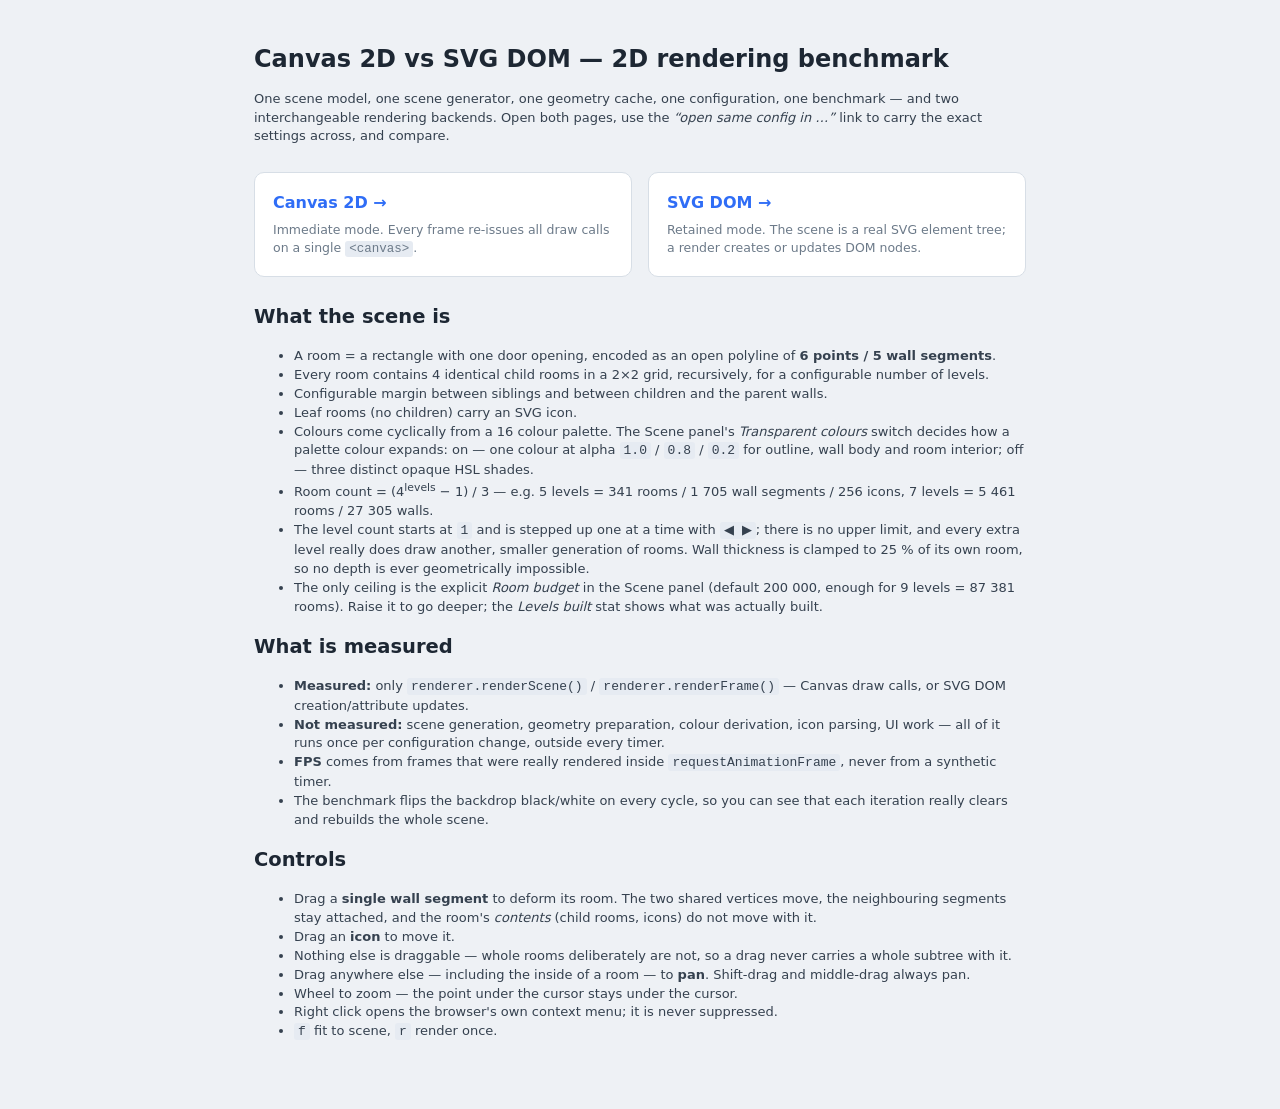
==== index.html @ 4dc6dcc1 "Add svg-canvas benchmark v1" ====
<!DOCTYPE html>
<html lang="en">
<head>
<meta charset="utf-8">
<meta name="viewport" content="width=device-width, initial-scale=1">
<title>Canvas 2D vs SVG — 2D rendering benchmark</title>
<link rel="stylesheet" href="css/style.css">
</head>
<body>
<div class="landing">
  <h1>Canvas 2D vs SVG DOM — 2D rendering benchmark</h1>
  <p>
    One scene model, one scene generator, one geometry cache, one configuration,
    one benchmark — and two interchangeable rendering backends. Open both pages,
    use the <em>“open same config in …”</em> link to carry the exact settings
    across, and compare.
  </p>

  <div class="cards">
    <a class="card" href="canvas.html">
      <h2>Canvas 2D →</h2>
      <p>Immediate mode. Every frame re-issues all draw calls on a single
         <code>&lt;canvas&gt;</code>.</p>
    </a>
    <a class="card" href="svg.html">
      <h2>SVG DOM →</h2>
      <p>Retained mode. The scene is a real SVG element tree; a render creates
         or updates DOM nodes.</p>
    </a>
  </div>

  <h2>What the scene is</h2>
  <ul>
    <li>A room = a rectangle with one door opening, encoded as an open polyline
        of <strong>6 points / 5 wall segments</strong>.</li>
    <li>Every room contains 4 identical child rooms in a 2×2 grid, recursively,
        for a configurable number of levels.</li>
    <li>Configurable margin between siblings and between children and the parent
        walls.</li>
    <li>Leaf rooms (no children) carry an SVG icon.</li>
    <li>Colours come cyclically from a 16 colour palette. The Scene panel's
        <em>Transparent colours</em> switch decides how a palette colour expands:
        on — one colour at alpha <code>1.0</code> / <code>0.8</code> /
        <code>0.2</code> for outline, wall body and room interior; off — three
        distinct opaque HSL shades.</li>
    <li>Room count = (4<sup>levels</sup> − 1) / 3 — e.g. 5 levels = 341 rooms /
        1 705 wall segments / 256 icons, 7 levels = 5 461 rooms / 27 305 walls.</li>
    <li>The level count starts at <code>1</code> and is stepped up one at a time
        with <code>◀ ▶</code>; there is no upper limit, and every extra level
        really does draw another, smaller generation of rooms. Wall thickness is
        clamped to 25 % of its own room, so no depth is ever geometrically
        impossible.</li>
    <li>The only ceiling is the explicit <em>Room budget</em> in the Scene panel
        (default 200 000, enough for 9 levels = 87 381 rooms). Raise it to go
        deeper; the <em>Levels built</em> stat shows what was actually built.</li>
  </ul>

  <h2>What is measured</h2>
  <ul>
    <li><strong>Measured:</strong> only <code>renderer.renderScene()</code> /
        <code>renderer.renderFrame()</code> — Canvas draw calls, or SVG DOM
        creation/attribute updates.</li>
    <li><strong>Not measured:</strong> scene generation, geometry preparation,
        colour derivation, icon parsing, UI work — all of it runs once per
        configuration change, outside every timer.</li>
    <li><strong>FPS</strong> comes from frames that were really rendered inside
        <code>requestAnimationFrame</code>, never from a synthetic timer.</li>
    <li>The benchmark flips the backdrop black/white on every cycle, so you can
        see that each iteration really clears and rebuilds the whole scene.</li>
  </ul>

  <h2>Controls</h2>
  <ul>
    <li>Drag a <strong>single wall segment</strong> to deform its room. The two
        shared vertices move, the neighbouring segments stay attached, and the
        room's <em>contents</em> (child rooms, icons) do not move with it.</li>
    <li>Drag an <strong>icon</strong> to move it.</li>
    <li>Nothing else is draggable — whole rooms deliberately are not, so a drag
        never carries a whole subtree with it.</li>
    <li>Drag anywhere else — including the inside of a room — to <strong>pan</strong>.
        Shift-drag and middle-drag always pan.</li>
    <li>Wheel to zoom — the point under the cursor stays under the cursor.</li>
    <li>Right click opens the browser's own context menu; it is never suppressed.</li>
    <li><code>f</code> fit to scene, <code>r</code> render once.</li>
  </ul>
</div>
</body>
</html>
---- css/style.css ----
/* =============================================================================
 * style.css -- shared by index.html, canvas.html and svg.html.
 * Both renderer pages use the EXACT same layout and surface size so that the
 * measured scenes are identical.
 * ========================================================================== */
:root {
  --bg: #eef1f5;
  --panel: #ffffff;
  --ink: #1d2733;
  --muted: #6c7a89;
  --line: #d7dee6;
  --accent: #2f6df6;
  --accent-2: #0f9d58;
  --warn: #c0392b;
  --mono: ui-monospace, SFMono-Regular, Menlo, Consolas, monospace;
}

* { box-sizing: border-box; }

html, body {
  height: 100%;
  margin: 0;
  font: 13px/1.45 system-ui, -apple-system, "Segoe UI", Roboto, sans-serif;
  color: var(--ink);
  background: var(--bg);
}

body.app { display: flex; overflow: hidden; }

/* ---------------------------------------------------------------- sidebar */
#sidebar {
  width: 330px;
  flex: 0 0 330px;
  height: 100%;
  overflow-y: auto;
  background: var(--panel);
  border-right: 1px solid var(--line);
  display: flex;
  flex-direction: column;
}

#sidebar > header {
  padding: 12px 14px;
  border-bottom: 1px solid var(--line);
  position: sticky;
  top: 0;
  background: var(--panel);
  z-index: 3;
}
#sidebar h1 { font-size: 14px; margin: 0 0 2px; letter-spacing: .01em; }
#sidebar h1 span { color: var(--accent); }
.sub { color: var(--muted); font-size: 11.5px; margin: 0; }
.links { margin-top: 8px; display: flex; gap: 8px; flex-wrap: wrap; }
.links a {
  font-size: 11.5px; text-decoration: none; color: var(--accent);
  border: 1px solid var(--line); border-radius: 5px; padding: 3px 8px;
}
.links a:hover { background: #f2f6ff; }

/* ------------------------------------------------------------------ stats */
#stats {
  padding: 10px 14px;
  border-bottom: 1px solid var(--line);
  background: #fafbfd;
}
.stat-grid {
  display: grid;
  grid-template-columns: 1fr auto;
  gap: 1px 10px;
  font-family: var(--mono);
  font-size: 11.5px;
}
.stat-grid b { font-weight: 600; font-family: var(--mono); }
.stat-grid .k { color: var(--muted); font-family: inherit; }
.stat-grid .v { text-align: right; font-variant-numeric: tabular-nums; }
/* "6 / 12" -- the generator hit its geometric limit before the requested depth */
.stat-grid .v.capped { color: var(--warn); cursor: help; }
.stat-head {
  grid-column: 1 / -1;
  margin: 7px 0 2px;
  font: 600 10.5px/1 system-ui, sans-serif;
  letter-spacing: .08em;
  text-transform: uppercase;
  color: var(--muted);
}
.stat-head:first-child { margin-top: 0; }

/* ------------------------------------------------------------------ panel */
.panel-section { padding: 8px 14px 10px; border-bottom: 1px solid var(--line); }
.panel-section h2 {
  font: 600 10.5px/1 system-ui, sans-serif;
  letter-spacing: .08em; text-transform: uppercase; color: var(--muted);
  margin: 4px 0 8px;
}
.row { display: flex; align-items: center; gap: 8px; margin: 5px 0; }
.row-label { flex: 1 1 auto; font-size: 12px; }
.row-bool { justify-content: space-between; }
.range-wrap { display: flex; align-items: center; gap: 5px; flex: 0 0 150px; }
.range-wrap input[type=range] { flex: 1 1 auto; width: 70px; }
input.num { width: 58px; }

/* Stepper (unbounded integer, e.g. hierarchy levels) -- never a slider. */
.stepper { display: flex; align-items: center; gap: 4px; flex: 0 0 150px; }
.stepper button.step {
  width: 24px; height: 23px; padding: 0; line-height: 1;
  font-size: 10px; border-radius: 4px; color: var(--accent);
}
.stepper button.step[disabled] { color: var(--muted); }
.stepper input.step-val { width: 54px; text-align: center; font-variant-numeric: tabular-nums; }
input.num.wide { width: 86px; }
input[type=number], select, input[type=color] {
  font: inherit; font-size: 12px; padding: 2px 4px;
  border: 1px solid var(--line); border-radius: 4px; background: #fff; color: inherit;
}
select { flex: 0 0 150px; }
input[type=color] { padding: 0; width: 38px; height: 22px; }
.unit { color: var(--muted); font-size: 10.5px; width: 34px; }
.hint { margin: 2px 0 6px; font-size: 10.5px; color: var(--muted); }

/* -------------------------------------------------------------- benchmark */
#bench { padding: 10px 14px 20px; }
#bench .buttons { display: flex; gap: 6px; flex-wrap: wrap; margin-bottom: 8px; }
button {
  font: inherit; font-size: 12px; padding: 5px 11px; cursor: pointer;
  border: 1px solid var(--line); border-radius: 5px; background: #fff; color: inherit;
}
button:hover { background: #f2f6ff; border-color: var(--accent); }
button.primary { background: var(--accent); border-color: var(--accent); color: #fff; }
button.primary:hover { background: #2559d0; }
button[disabled] { opacity: .5; cursor: default; }
#bench-out {
  font-family: var(--mono); font-size: 11px; white-space: pre; margin: 0;
  background: #0f1720; color: #d6e2f0; padding: 9px 10px; border-radius: 6px;
  min-height: 46px; overflow-x: auto;
}

/* --------------------------------------------------------------- viewport */
#viewport {
  position: relative;
  flex: 1 1 auto;
  height: 100%;
  overflow: hidden;
  background: #ffffff;
  cursor: grab;
}
#viewport .surface {
  position: absolute;
  inset: 0;
  display: block;
  background: #ffffff;
}
#hud {
  position: absolute; left: 10px; bottom: 10px; z-index: 2;
  font-family: var(--mono); font-size: 11px; color: var(--muted);
  background: rgba(255,255,255,.88); border: 1px solid var(--line);
  border-radius: 5px; padding: 5px 8px; pointer-events: none;
}

/* SVG selection highlight (the SVG analogue of the Canvas overlay stroke). */
#viewport svg .selected { stroke: #ff2d7a !important; stroke-width: 2px; vector-effect: non-scaling-stroke; }

/* ------------------------------------------------------------- index page */
.landing { max-width: 820px; margin: 0 auto; padding: 42px 24px 60px; }
.landing h1 { font-size: 24px; margin: 0 0 6px; }
.landing p { color: #35414f; }
.cards { display: flex; gap: 16px; margin: 26px 0; flex-wrap: wrap; }
.card {
  flex: 1 1 260px; background: #fff; border: 1px solid var(--line);
  border-radius: 10px; padding: 18px; text-decoration: none; color: inherit;
  transition: border-color .12s, transform .12s;
}
.card:hover { border-color: var(--accent); transform: translateY(-2px); }
.card h2 { margin: 0 0 6px; font-size: 16px; color: var(--accent); }
.card p { margin: 0; font-size: 12.5px; color: var(--muted); }
.landing ul { font-size: 13px; color: #35414f; }
.landing code { font-family: var(--mono); background: #e6ebf2; padding: 1px 4px; border-radius: 3px; }
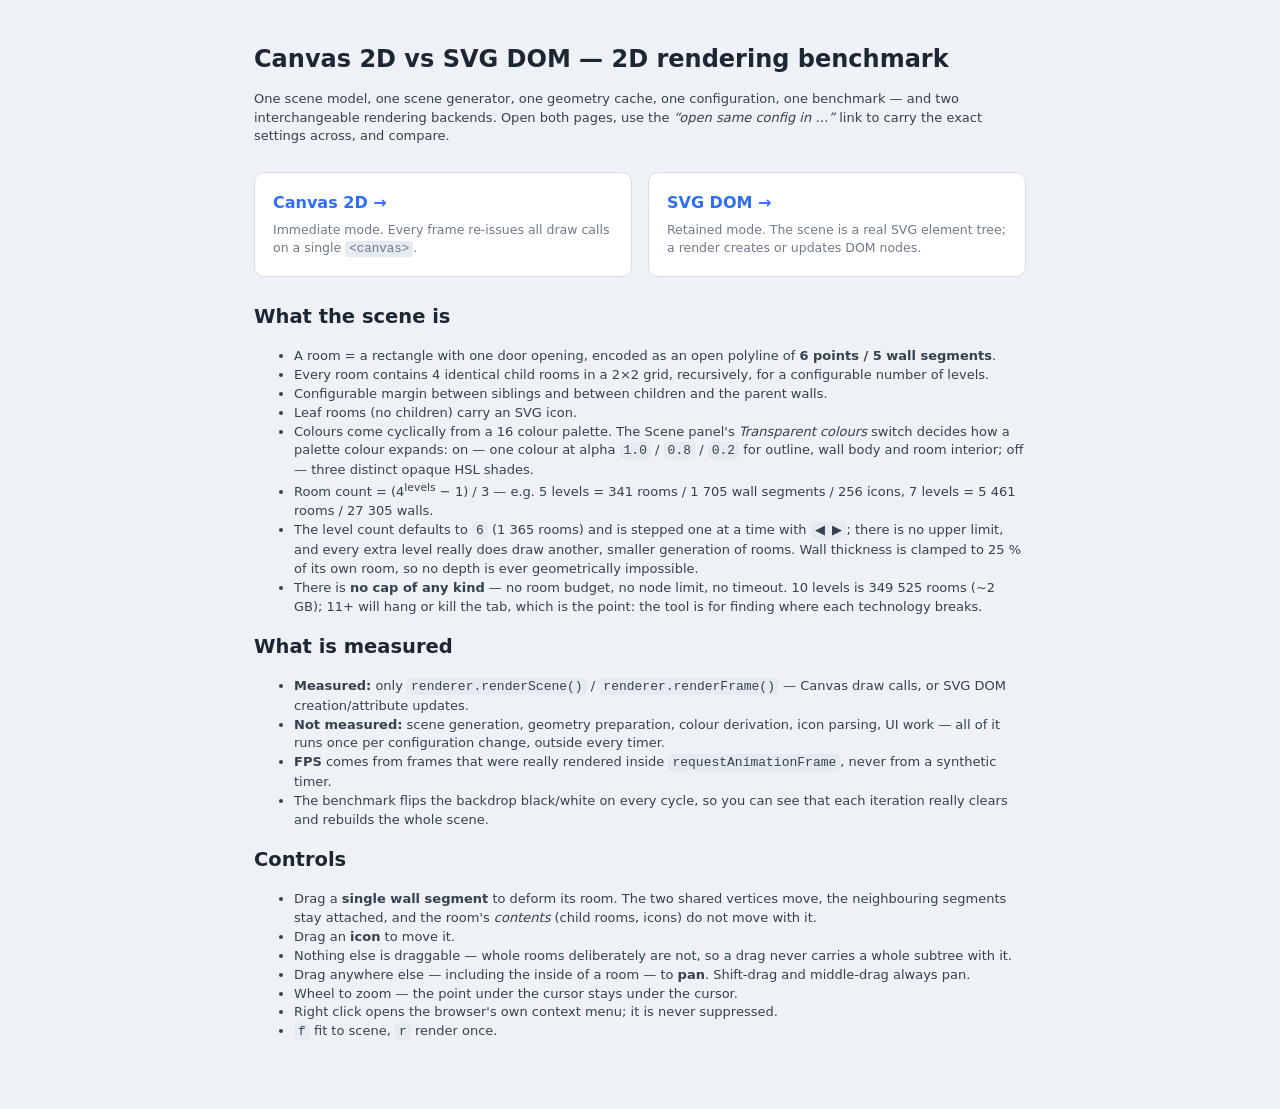
==== commit a10f927f: "fixes" ====
--- a/index.html
+++ b/index.html
@@ -45,14 +45,15 @@
         distinct opaque HSL shades.</li>
     <li>Room count = (4<sup>levels</sup> − 1) / 3 — e.g. 5 levels = 341 rooms /
         1 705 wall segments / 256 icons, 7 levels = 5 461 rooms / 27 305 walls.</li>
-    <li>The level count starts at <code>1</code> and is stepped up one at a time
-        with <code>◀ ▶</code>; there is no upper limit, and every extra level
+    <li>The level count defaults to <code>6</code> (1 365 rooms) and is stepped
+        one at a time with <code>◀ ▶</code>; there is no upper limit, and every extra level
         really does draw another, smaller generation of rooms. Wall thickness is
         clamped to 25 % of its own room, so no depth is ever geometrically
         impossible.</li>
-    <li>The only ceiling is the explicit <em>Room budget</em> in the Scene panel
-        (default 200 000, enough for 9 levels = 87 381 rooms). Raise it to go
-        deeper; the <em>Levels built</em> stat shows what was actually built.</li>
+    <li>There is <strong>no cap of any kind</strong> — no room budget, no node
+        limit, no timeout. 10 levels is 349 525 rooms (~2 GB); 11+ will hang or
+        kill the tab, which is the point: the tool is for finding where each
+        technology breaks.</li>
   </ul>
 
   <h2>What is measured</h2>
--- a/css/style.css
+++ b/css/style.css
@@ -94,6 +94,8 @@
 }
 .row { display: flex; align-items: center; gap: 8px; margin: 5px 0; }
 .row-label { flex: 1 1 auto; font-size: 12px; }
+/* The one setting that drives the whole measurement -- made to stand out. */
+.row-label.highlight { color: var(--warn); font-weight: 650; }
 .row-bool { justify-content: space-between; }
 .range-wrap { display: flex; align-items: center; gap: 5px; flex: 0 0 150px; }
 .range-wrap input[type=range] { flex: 1 1 auto; width: 70px; }
@@ -118,7 +120,9 @@
 .hint { margin: 2px 0 6px; font-size: 10.5px; color: var(--muted); }
 
 /* -------------------------------------------------------------- benchmark */
-#bench { padding: 10px 14px 20px; }
+#bench { border-bottom: 1px solid var(--line); background: #fafbfd; }
+#bench .panel-section { border-bottom: 0; padding-bottom: 2px; }
+.bench-actions { padding: 4px 14px 14px; }
 #bench .buttons { display: flex; gap: 6px; flex-wrap: wrap; margin-bottom: 8px; }
 button {
   font: inherit; font-size: 12px; padding: 5px 11px; cursor: pointer;
